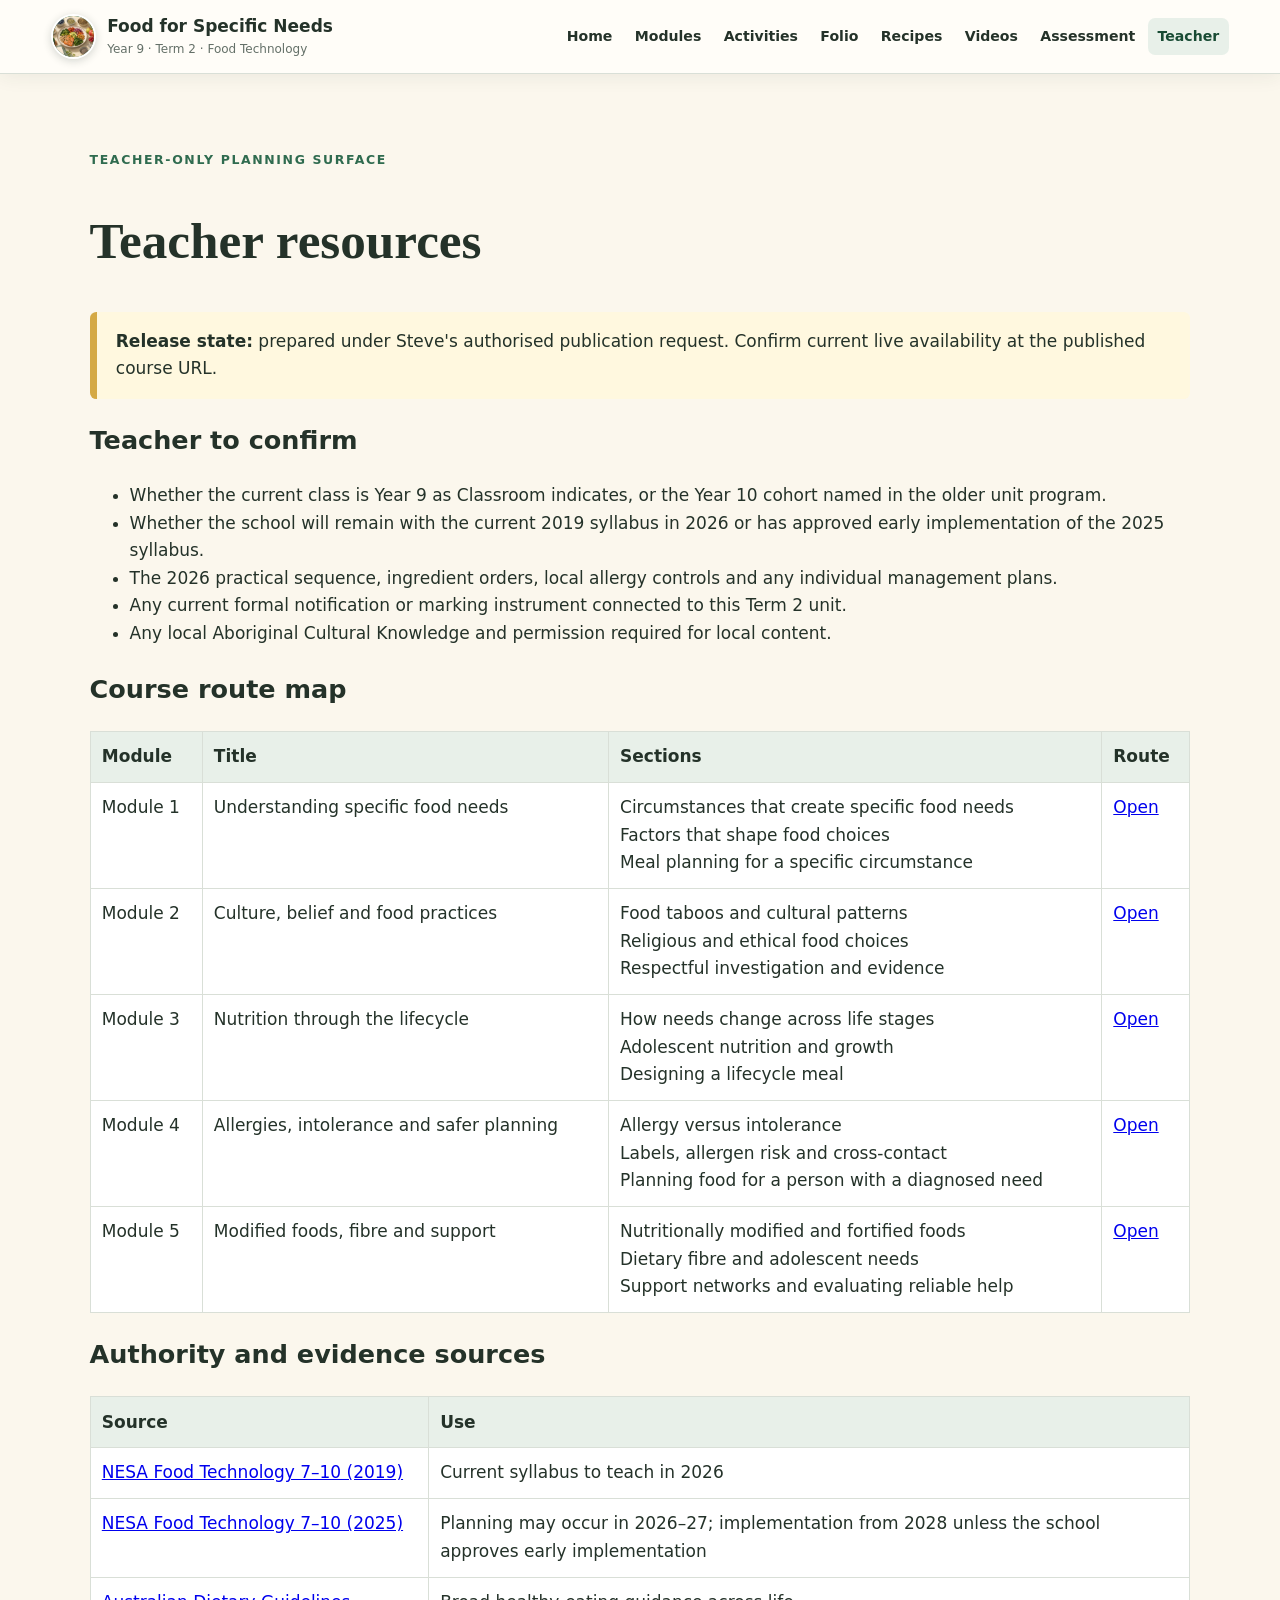
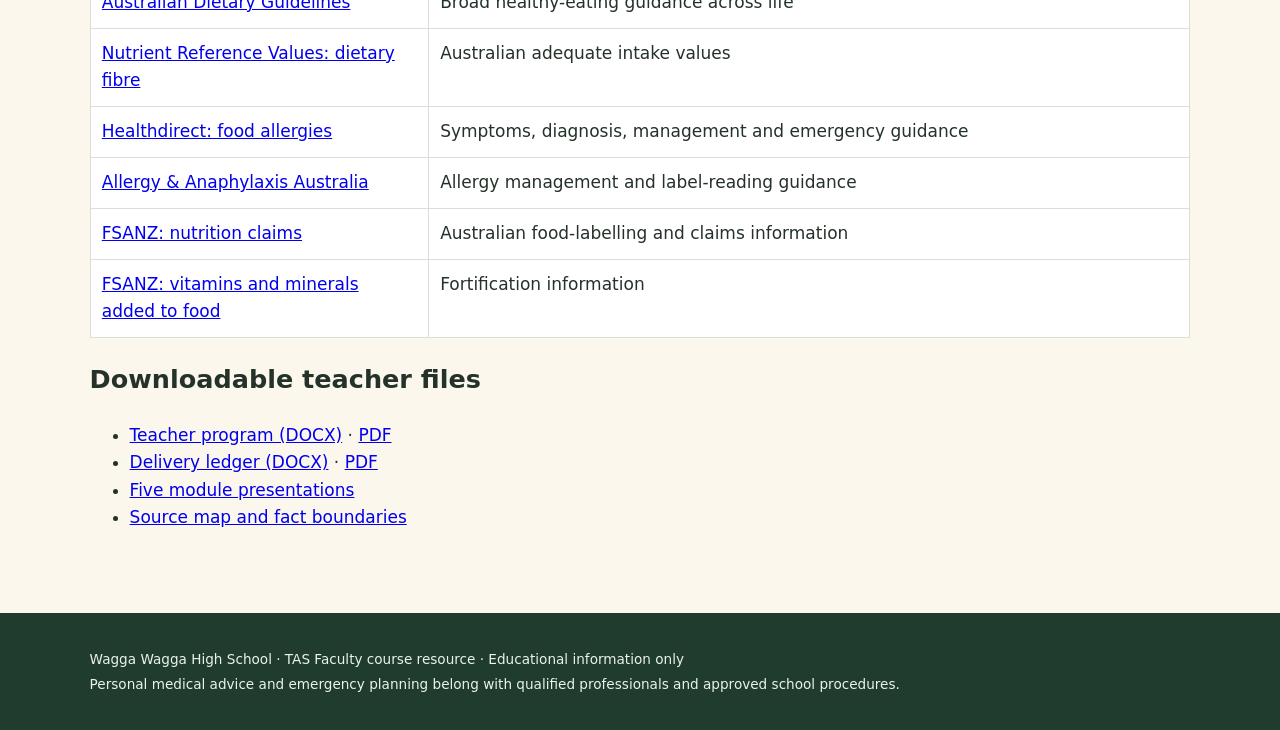
==== teacher-resources.html @ 396678c2 "Publish Food for Specific Needs course" ====
<!doctype html>
<html lang="en-AU"><head><meta charset="utf-8"><meta name="viewport" content="width=device-width,initial-scale=1">
<title>Teacher resources | Food for Specific Needs</title><link rel="stylesheet" href="assets/site.css?v=2"></head>
<body><a class="skip" href="#main">Skip to content</a>
<header class="site-header"><div class="brand"><span class="brand-mark"><img src="assets/food-for-specific-needs-identity-v1.png" alt=""></span><div><strong>Food for Specific Needs</strong><small>Year 9 · Term 2 · Food Technology</small></div></div>
<button class="nav-toggle" aria-expanded="false" aria-controls="site-nav">Menu</button><nav id="site-nav" aria-label="Course"><a href="index.html">Home</a><a href="index.html#modules">Modules</a><a href="activities.html">Activities</a><a href="folio.html">Folio</a><a href="recipes.html">Recipes</a><a href="videos.html">Videos</a><a href="assessment.html">Assessment</a><a href="teacher-resources.html" class="active">Teacher</a></nav></header>
<main id="main"><section class="page"><p class="eyebrow">Teacher-only planning surface</p><h1>Teacher resources</h1><div class="notice"><strong>Release state:</strong> prepared under Steve's authorised publication request. Confirm current live availability at the published course URL.</div><h2>Teacher to confirm</h2><ul><li>Whether the current class is Year 9 as Classroom indicates, or the Year 10 cohort named in the older unit program.</li><li>Whether the school will remain with the current 2019 syllabus in 2026 or has approved early implementation of the 2025 syllabus.</li><li>The 2026 practical sequence, ingredient orders, local allergy controls and any individual management plans.</li><li>Any current formal notification or marking instrument connected to this Term 2 unit.</li><li>Any local Aboriginal Cultural Knowledge and permission required for local content.</li></ul><h2>Course route map</h2><table class="source-table"><thead><tr><th>Module</th><th>Title</th><th>Sections</th><th>Route</th></tr></thead><tbody><tr><td>Module 1</td><td>Understanding specific food needs</td><td>Circumstances that create specific food needs<br>Factors that shape food choices<br>Meal planning for a specific circumstance</td><td><a href="module-1.html">Open</a></td></tr><tr><td>Module 2</td><td>Culture, belief and food practices</td><td>Food taboos and cultural patterns<br>Religious and ethical food choices<br>Respectful investigation and evidence</td><td><a href="module-2.html">Open</a></td></tr><tr><td>Module 3</td><td>Nutrition through the lifecycle</td><td>How needs change across life stages<br>Adolescent nutrition and growth<br>Designing a lifecycle meal</td><td><a href="module-3.html">Open</a></td></tr><tr><td>Module 4</td><td>Allergies, intolerance and safer planning</td><td>Allergy versus intolerance<br>Labels, allergen risk and cross-contact<br>Planning food for a person with a diagnosed need</td><td><a href="module-4.html">Open</a></td></tr><tr><td>Module 5</td><td>Modified foods, fibre and support</td><td>Nutritionally modified and fortified foods<br>Dietary fibre and adolescent needs<br>Support networks and evaluating reliable help</td><td><a href="module-5.html">Open</a></td></tr></tbody></table><h2>Authority and evidence sources</h2><table class="source-table"><thead><tr><th>Source</th><th>Use</th></tr></thead><tbody><tr><td><a href="https://curriculum.nsw.edu.au/learning-areas/tas">NESA Food Technology 7–10 (2019)</a></td><td>Current syllabus to teach in 2026</td></tr><tr><td><a href="https://curriculum.nsw.edu.au/learning-areas/tas/food-technology-7-10-2025/aim">NESA Food Technology 7–10 (2025)</a></td><td>Planning may occur in 2026–27; implementation from 2028 unless the school approves early implementation</td></tr><tr><td><a href="https://www.eatforhealth.gov.au/eating-well/healthy-eating-throughout-all-life">Australian Dietary Guidelines</a></td><td>Broad healthy-eating guidance across life</td></tr><tr><td><a href="https://www.eatforhealth.gov.au/nutrient-reference-values/nutrients/dietary-fibre">Nutrient Reference Values: dietary fibre</a></td><td>Australian adequate intake values</td></tr><tr><td><a href="https://www.healthdirect.gov.au/food-allergies">Healthdirect: food allergies</a></td><td>Symptoms, diagnosis, management and emergency guidance</td></tr><tr><td><a href="https://allergyfacts.org.au/food-allergy-management-and-treatment/">Allergy &amp; Anaphylaxis Australia</a></td><td>Allergy management and label-reading guidance</td></tr><tr><td><a href="https://www.foodstandards.gov.au/consumer/labelling/nutrition">FSANZ: nutrition claims</a></td><td>Australian food-labelling and claims information</td></tr><tr><td><a href="https://www.foodstandards.gov.au/consumer/food-fortification/vitamin-added">FSANZ: vitamins and minerals added to food</a></td><td>Fortification information</td></tr></tbody></table><h2>Downloadable teacher files</h2><ul><li><a href="resources/teacher/food-for-specific-needs-teacher-program.docx">Teacher program (DOCX)</a> · <a href="resources/teacher/food-for-specific-needs-teacher-program.pdf">PDF</a></li><li><a href="resources/teacher/food-for-specific-needs-delivery-ledger.docx">Delivery ledger (DOCX)</a> · <a href="resources/teacher/food-for-specific-needs-delivery-ledger.pdf">PDF</a></li><li><a href="resources/teacher/presentations/index.html">Five module presentations</a></li><li><a href="resources/teacher/source-map-v1.md">Source map and fact boundaries</a></li></ul></section></main>
<footer><p>Wagga Wagga High School · TAS Faculty course resource · Educational information only</p><p>Personal medical advice and emergency planning belong with qualified professionals and approved school procedures.</p></footer>
<script src="assets/site.js"></script></body></html>
---- assets/site.css ----
.card a.button{color:#fff}.card a.button.secondary{color:var(--green)}
@media print{.folio-stage,.folio-stage *{font-family:Arial,sans-serif!important}}
.brand-mark{display:block!important;overflow:hidden;border:2px solid #fff;box-shadow:0 2px 8px rgba(36,50,41,.2)}.brand-mark img{display:block;width:100%;height:100%;object-fit:cover}.hero-inner{position:relative;z-index:1;max-width:1180px;margin:0 auto;display:grid;grid-template-columns:minmax(0,1fr) minmax(320px,.82fr);align-items:center;gap:clamp(2rem,5vw,5rem)}.hero-media{margin:0;background:rgba(255,253,248,.88);padding:.7rem;border:1px solid rgba(47,107,79,.22);border-radius:1rem;box-shadow:0 20px 45px rgba(36,50,41,.18)}.hero-media img{display:block;width:100%;aspect-ratio:16/9;object-fit:cover;border-radius:.65rem}.hero-media figcaption{padding:.65rem .25rem 0;color:var(--muted);font-size:.82rem;line-height:1.35}@media(max-width:900px){.hero-inner{grid-template-columns:1fr}.hero-media{max-width:720px}}
.activity-box select,.activity-box input[type=text],.photo-control input[type=text]{width:100%;padding:.75rem;border:1px solid #aeb8af;border-radius:.45rem;font:inherit}.folio-orientation{display:grid;grid-template-columns:1fr 1fr;gap:1rem;background:#203c2e;color:white;padding:1.2rem;border-radius:.8rem}.folio-orientation h2{margin-top:0}.activity-tray{margin:1.2rem 0;padding:1rem;background:#eef4ed;border-radius:.8rem}.photo-control{margin-top:1rem;padding:1rem;background:#f7f8f5;border-radius:.6rem}.photo-control img{display:block;max-width:100%;max-height:34rem;margin:.8rem 0;border-radius:.5rem}.photo-control label:not(.button){display:block;margin:.6rem 0 .2rem;font-weight:700}@media(max-width:700px){.folio-orientation{grid-template-columns:1fr}}
:root{--ink:#243229;--green:#2f6b4f;--leaf:#5b8f67;--cream:#fbf7ed;--paper:#fffdf8;--gold:#d4a945;--berry:#924d5b;--line:#d9dfd7;--muted:#647068;--shadow:0 12px 30px rgba(36,50,41,.12)}
*{box-sizing:border-box}html{scroll-behavior:smooth}body{margin:0;background:var(--cream);color:var(--ink);font:17px/1.62 system-ui,-apple-system,"Segoe UI",sans-serif}.skip{position:absolute;left:-999px}.skip:focus{left:1rem;top:1rem;background:#fff;padding:.7rem;z-index:99}.site-header{position:sticky;top:0;z-index:20;display:flex;align-items:center;justify-content:space-between;gap:1rem;padding:.8rem clamp(1rem,4vw,4rem);background:rgba(255,253,248,.97);border-bottom:1px solid var(--line);box-shadow:0 3px 18px rgba(36,50,41,.07)}.brand{display:flex;align-items:center;gap:.7rem}.brand strong,.brand small{display:block}.brand small{color:var(--muted);font-size:.75rem}.brand-mark{display:grid;place-items:center;width:2.8rem;height:2.8rem;border-radius:50%;background:var(--green);color:white;font-weight:800;letter-spacing:.04em}.site-header nav{display:flex;gap:.2rem;flex-wrap:wrap;justify-content:flex-end}.site-header nav a{color:var(--ink);text-decoration:none;padding:.45rem .6rem;border-radius:.45rem;font-size:.88rem;font-weight:650}.site-header nav a:hover,.site-header nav a:focus,.site-header nav a.active{background:#e8f0e9;color:#184b34}.nav-toggle{display:none}main{min-height:70vh}.hero{padding:clamp(3.5rem,8vw,7rem) clamp(1.2rem,7vw,7rem);background:radial-gradient(circle at 88% 12%,#f4df9f 0 8%,transparent 8.5%),linear-gradient(135deg,#e6efe7,#fff9ea 60%,#f5e7e9);position:relative;overflow:hidden}.hero:after{content:"";position:absolute;width:18rem;height:18rem;border:3rem solid rgba(47,107,79,.09);border-radius:50%;right:-7rem;bottom:-8rem}.eyebrow{text-transform:uppercase;letter-spacing:.13em;color:var(--green);font-size:.78rem;font-weight:800}.hero h1{font-family:Georgia,serif;font-size:clamp(2.8rem,7vw,5.8rem);line-height:.95;max-width:11ch;margin:.25rem 0 1rem}.hero p{max-width:68ch;font-size:1.12rem}.actions{display:flex;gap:.7rem;flex-wrap:wrap;margin-top:1.4rem}.button{display:inline-block;background:var(--green);color:#fff;text-decoration:none;border:0;border-radius:.55rem;padding:.75rem 1rem;font-weight:750;cursor:pointer}.button.secondary{background:white;color:var(--green);border:1px solid var(--green)}.band,.page{padding:clamp(2rem,5vw,4rem) clamp(1.2rem,7vw,7rem)}.band h2,.page h1{font-family:Georgia,serif;font-size:clamp(2rem,4vw,3.2rem);line-height:1.1}.notice{border-left:.45rem solid var(--gold);background:#fff8df;padding:1rem 1.2rem;border-radius:.4rem;margin:1.2rem 0}.notice.risk{border-color:var(--berry);background:#faedef}.grid{display:grid;grid-template-columns:repeat(auto-fit,minmax(240px,1fr));gap:1.15rem}.card{background:var(--paper);border:1px solid var(--line);border-radius:.8rem;padding:1.25rem;box-shadow:var(--shadow)}.card h3{margin-top:.2rem}.card a{color:var(--green);font-weight:750}.module-card{display:flex;flex-direction:column}.module-card .number{color:var(--berry);font-weight:800}.module-card .button{margin-top:auto;align-self:flex-start}.progress{height:.45rem;background:#e4e8e4;border-radius:1rem;overflow:hidden}.progress span{display:block;height:100%;background:var(--green);width:0}.module-hero{background:var(--green);color:white;padding:clamp(2.5rem,6vw,5rem) clamp(1.2rem,7vw,7rem)}.module-hero h1{font-family:Georgia,serif;font-size:clamp(2.2rem,5vw,4.6rem);max-width:14ch;line-height:1;margin:.3rem 0}.module-shell{display:grid;grid-template-columns:minmax(0,1fr) 18rem;gap:2rem}.section-card{background:white;border:1px solid var(--line);border-radius:.8rem;padding:clamp(1rem,3vw,2rem);margin-bottom:1.3rem}.section-card h2{font-family:Georgia,serif;line-height:1.15}.section-tools{display:flex;gap:.55rem;flex-wrap:wrap;margin:1rem 0}.tool-link{display:inline-block;padding:.45rem .7rem;border:1px solid var(--green);color:var(--green);border-radius:.45rem;text-decoration:none;font-size:.92rem;font-weight:700}.check{margin-top:1.5rem;padding-top:1rem;border-top:1px solid var(--line)}.question{margin:1.1rem 0;padding:1rem;background:#f7f8f5;border-radius:.55rem}.question label{display:block;margin:.45rem 0}.feedback{margin:.5rem 0;font-weight:650}.written textarea,.folio-stage textarea,.activity-box textarea{width:100%;min-height:8rem;padding:.8rem;border:1px solid #aeb8af;border-radius:.45rem;font:inherit}.module-aside{position:sticky;top:6rem;align-self:start;background:#eef4ed;border-radius:.8rem;padding:1rem}.module-aside nav{display:block}.module-aside a{display:block;color:var(--ink);margin:.55rem 0}.visual{width:100%;height:auto;background:white;border:1px solid var(--line);border-radius:.6rem}.video-frame{aspect-ratio:16/9;width:100%;border:0;border-radius:.6rem;background:#111}.meta{color:var(--muted);font-size:.9rem}.recipe{margin-bottom:1rem}.recipe summary{cursor:pointer;font-weight:800;font-size:1.08rem}.source-table{width:100%;border-collapse:collapse;background:white}.source-table th,.source-table td{border:1px solid var(--line);padding:.7rem;text-align:left;vertical-align:top}.source-table th{background:#e8f0e9}.activity-box,.folio-stage{background:white;border:1px solid var(--line);border-radius:.7rem;padding:1.2rem;margin:1rem 0}.status{font-size:.86rem;color:var(--muted)}footer{background:#203c2e;color:#eaf2ec;padding:2rem clamp(1.2rem,7vw,7rem);font-size:.85rem}footer p{margin:.2rem 0}@media(max-width:900px){.nav-toggle{display:block;background:white;border:1px solid var(--green);padding:.5rem;border-radius:.4rem}.site-header nav{display:none;position:absolute;left:0;right:0;top:4.5rem;background:white;padding:1rem;box-shadow:var(--shadow)}.site-header nav.open{display:grid;grid-template-columns:1fr 1fr}.module-shell{grid-template-columns:1fr}.module-aside{position:static;order:-1}}@media print{.site-header,footer,.section-tools,.actions,.nav-toggle{display:none!important}body{background:white;font-size:12pt}.page,.band{padding:0}.card,.section-card,.activity-box,.folio-stage{box-shadow:none;break-inside:avoid}.module-shell{display:block}.module-aside{display:none}}
.module-start{display:grid;grid-template-columns:minmax(0,1fr) minmax(16rem,.55fr);gap:1rem;margin-bottom:1.4rem}.roadmap{display:flex;gap:.5rem;flex-wrap:wrap;margin:.8rem 0}.roadmap a{background:#e8f0e9;color:var(--green);padding:.4rem .65rem;border-radius:2rem;text-decoration:none;font-weight:700;font-size:.88rem}.theory-block{padding:.2rem 0 .55rem}.theory-block h3{margin-bottom:.2rem;color:#265c45}.inline-visual{margin:1rem 0;background:#f4f7f2;border:1px solid var(--line);border-radius:.7rem;padding:.7rem}.inline-visual img{display:block;width:100%;height:auto;border-radius:.45rem}.inline-visual figcaption{font-size:.9rem;color:var(--muted);margin-top:.55rem}.media-panel{background:#edf3ec;border-radius:.7rem;padding:1rem;margin:1.1rem 0}.video-placeholder{aspect-ratio:16/9;display:grid;place-items:center;text-align:center;background:linear-gradient(135deg,#173326,#315b45);color:white;border-radius:.6rem;padding:1rem}.watch-for{border-left:.35rem solid var(--gold);padding:.65rem .8rem;background:#fff8df;margin:.75rem 0}.response-help{background:#f4f0fa;border-left:.35rem solid #72528d;padding:.75rem 1rem;margin:.7rem 0}.completion-card{background:#203c2e;color:white;border-radius:.8rem;padding:1.2rem;margin:1.4rem 0}.completion-card .progress{background:#536b5d}.completion-card a{color:#fff}.module-meter{font-weight:800;margin:.65rem 0}.question.correct{background:#e7f4e8;border-left:.35rem solid var(--green)}.question.incorrect{background:#faedef;border-left:.35rem solid var(--berry)}.module-nav{display:flex;justify-content:space-between;gap:.8rem;flex-wrap:wrap;margin-top:1.5rem}.presentation-card{border-top:.35rem solid var(--gold)}.resume-strip{display:none;background:#203c2e;color:white;padding:1rem 1.2rem;border-radius:.7rem;margin:1rem 0}.resume-strip.show{display:block}.resume-strip a{color:white;font-weight:800}.progress-summary{font-size:.9rem;color:var(--muted)}@media(max-width:900px){.module-start{grid-template-columns:1fr}}@media(max-width:520px){body{font-size:16px}.site-header{padding:.65rem .75rem}.brand small{display:none}.brand-mark{width:2.35rem;height:2.35rem}.page,.band{padding-left:1rem;padding-right:1rem}.section-card{padding:1rem}.site-header nav.open{grid-template-columns:1fr 1fr;top:3.75rem}.button{width:100%;text-align:center}.section-tools .tool-link{width:100%;text-align:center}.question{padding:.85rem}.module-hero h1{font-size:2.35rem}.module-nav{display:grid}.module-nav a{width:100%}}
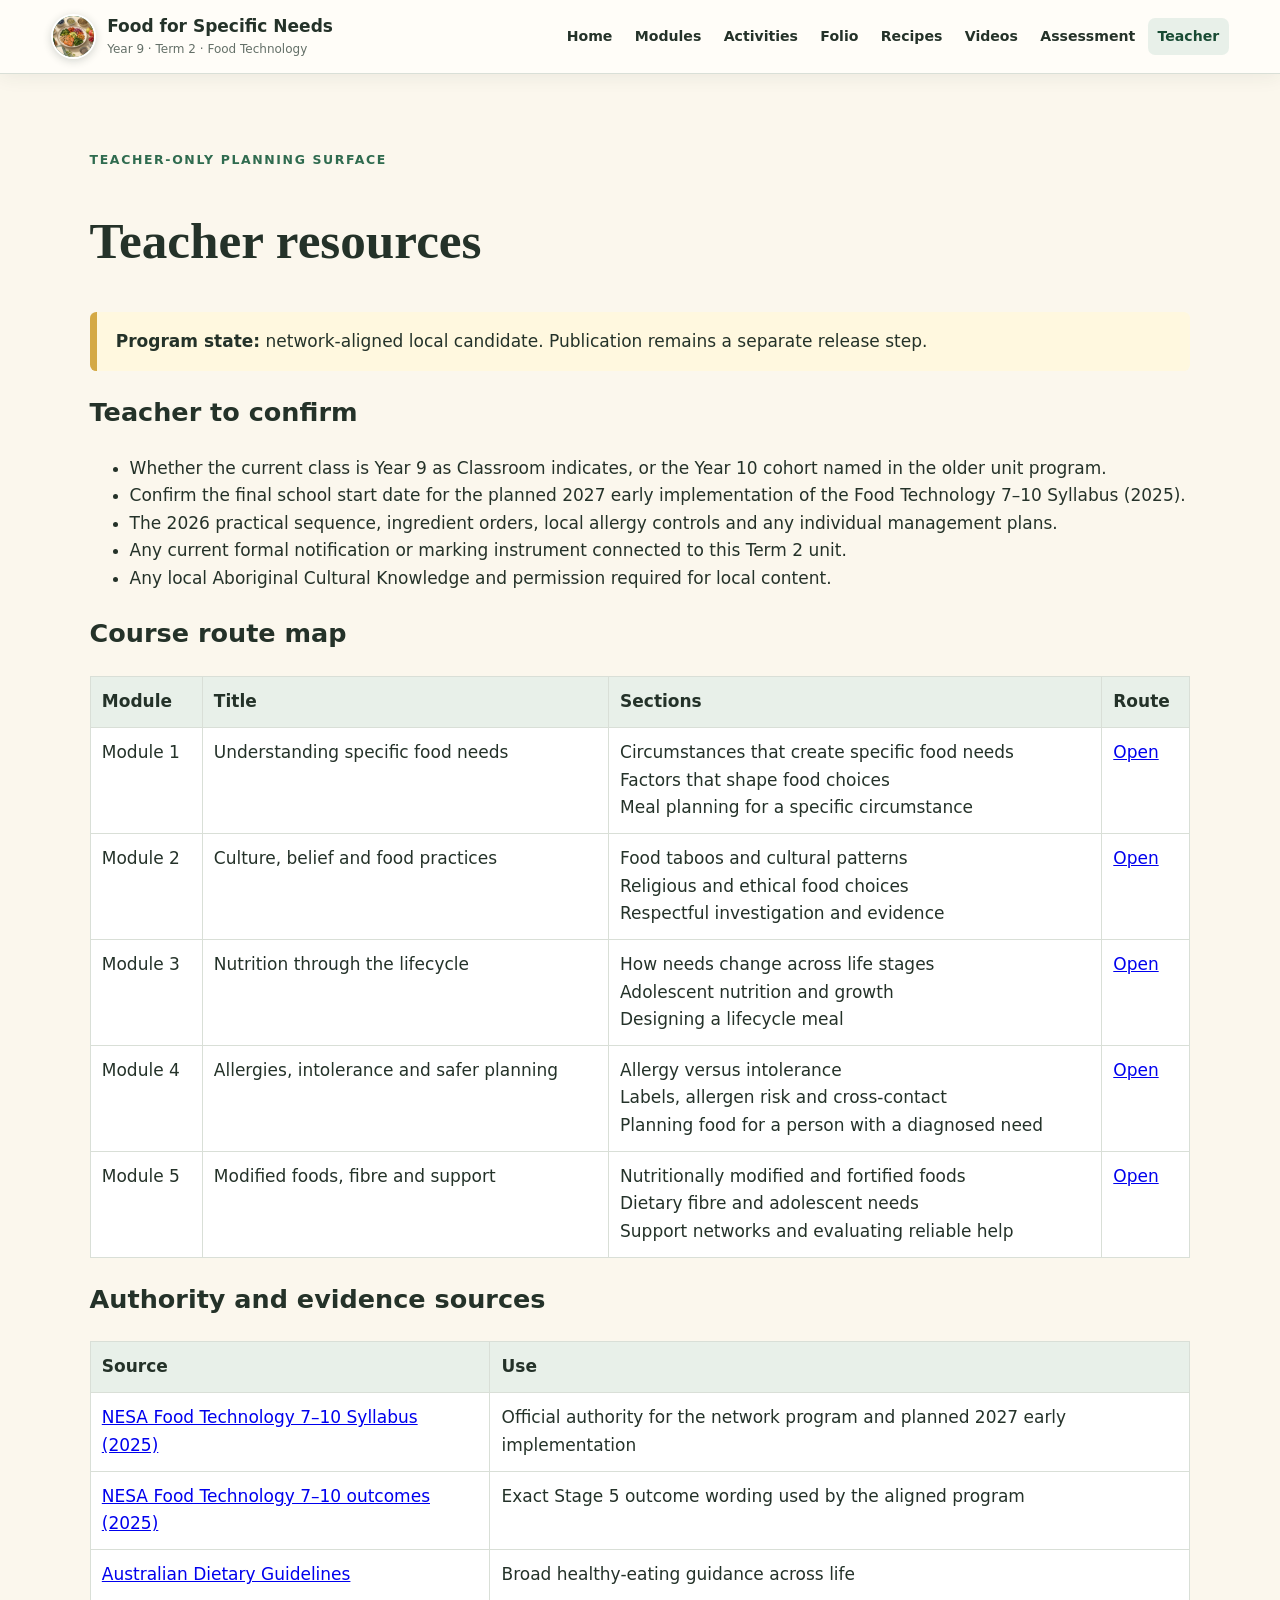
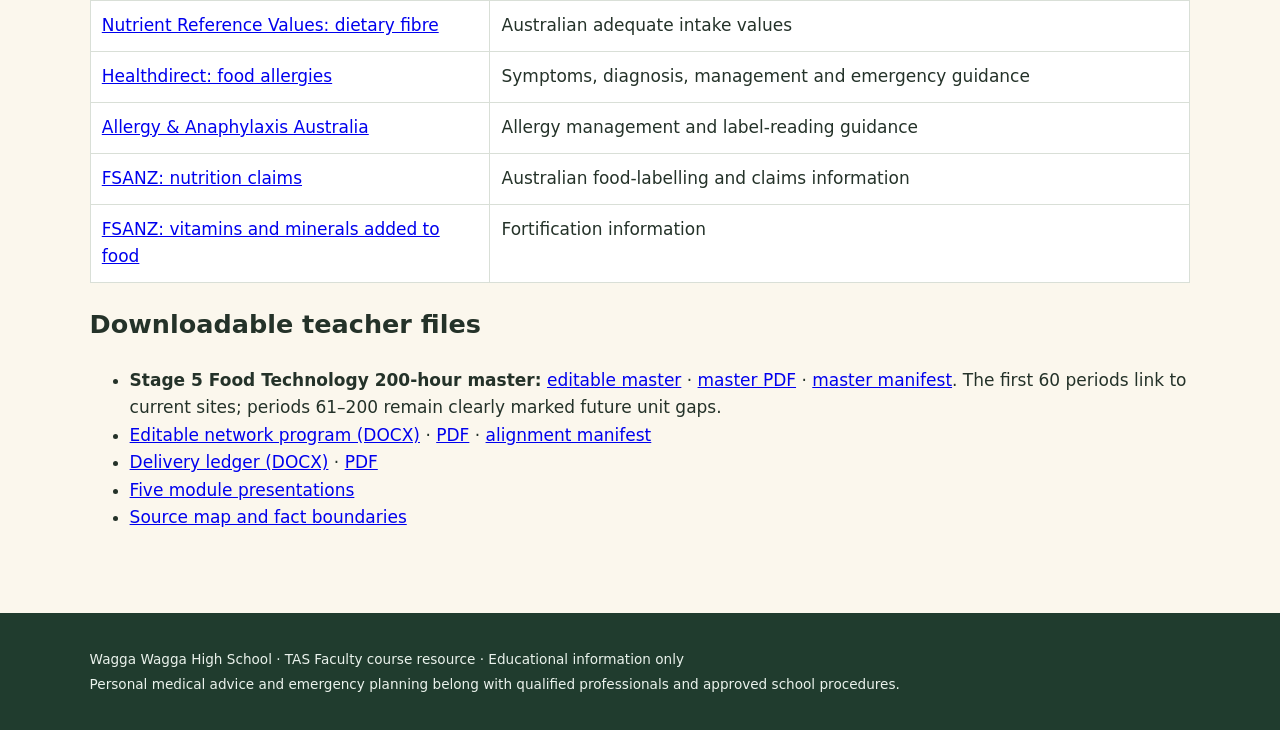
==== commit c8cec89e: "Align Food for Specific Needs program resources" ====
--- a/teacher-resources.html
+++ b/teacher-resources.html
@@ -4,6 +4,6 @@
 <body><a class="skip" href="#main">Skip to content</a>
 <header class="site-header"><div class="brand"><span class="brand-mark"><img src="assets/food-for-specific-needs-identity-v1.png" alt=""></span><div><strong>Food for Specific Needs</strong><small>Year 9 · Term 2 · Food Technology</small></div></div>
 <button class="nav-toggle" aria-expanded="false" aria-controls="site-nav">Menu</button><nav id="site-nav" aria-label="Course"><a href="index.html">Home</a><a href="index.html#modules">Modules</a><a href="activities.html">Activities</a><a href="folio.html">Folio</a><a href="recipes.html">Recipes</a><a href="videos.html">Videos</a><a href="assessment.html">Assessment</a><a href="teacher-resources.html" class="active">Teacher</a></nav></header>
-<main id="main"><section class="page"><p class="eyebrow">Teacher-only planning surface</p><h1>Teacher resources</h1><div class="notice"><strong>Release state:</strong> prepared under Steve's authorised publication request. Confirm current live availability at the published course URL.</div><h2>Teacher to confirm</h2><ul><li>Whether the current class is Year 9 as Classroom indicates, or the Year 10 cohort named in the older unit program.</li><li>Whether the school will remain with the current 2019 syllabus in 2026 or has approved early implementation of the 2025 syllabus.</li><li>The 2026 practical sequence, ingredient orders, local allergy controls and any individual management plans.</li><li>Any current formal notification or marking instrument connected to this Term 2 unit.</li><li>Any local Aboriginal Cultural Knowledge and permission required for local content.</li></ul><h2>Course route map</h2><table class="source-table"><thead><tr><th>Module</th><th>Title</th><th>Sections</th><th>Route</th></tr></thead><tbody><tr><td>Module 1</td><td>Understanding specific food needs</td><td>Circumstances that create specific food needs<br>Factors that shape food choices<br>Meal planning for a specific circumstance</td><td><a href="module-1.html">Open</a></td></tr><tr><td>Module 2</td><td>Culture, belief and food practices</td><td>Food taboos and cultural patterns<br>Religious and ethical food choices<br>Respectful investigation and evidence</td><td><a href="module-2.html">Open</a></td></tr><tr><td>Module 3</td><td>Nutrition through the lifecycle</td><td>How needs change across life stages<br>Adolescent nutrition and growth<br>Designing a lifecycle meal</td><td><a href="module-3.html">Open</a></td></tr><tr><td>Module 4</td><td>Allergies, intolerance and safer planning</td><td>Allergy versus intolerance<br>Labels, allergen risk and cross-contact<br>Planning food for a person with a diagnosed need</td><td><a href="module-4.html">Open</a></td></tr><tr><td>Module 5</td><td>Modified foods, fibre and support</td><td>Nutritionally modified and fortified foods<br>Dietary fibre and adolescent needs<br>Support networks and evaluating reliable help</td><td><a href="module-5.html">Open</a></td></tr></tbody></table><h2>Authority and evidence sources</h2><table class="source-table"><thead><tr><th>Source</th><th>Use</th></tr></thead><tbody><tr><td><a href="https://curriculum.nsw.edu.au/learning-areas/tas">NESA Food Technology 7–10 (2019)</a></td><td>Current syllabus to teach in 2026</td></tr><tr><td><a href="https://curriculum.nsw.edu.au/learning-areas/tas/food-technology-7-10-2025/aim">NESA Food Technology 7–10 (2025)</a></td><td>Planning may occur in 2026–27; implementation from 2028 unless the school approves early implementation</td></tr><tr><td><a href="https://www.eatforhealth.gov.au/eating-well/healthy-eating-throughout-all-life">Australian Dietary Guidelines</a></td><td>Broad healthy-eating guidance across life</td></tr><tr><td><a href="https://www.eatforhealth.gov.au/nutrient-reference-values/nutrients/dietary-fibre">Nutrient Reference Values: dietary fibre</a></td><td>Australian adequate intake values</td></tr><tr><td><a href="https://www.healthdirect.gov.au/food-allergies">Healthdirect: food allergies</a></td><td>Symptoms, diagnosis, management and emergency guidance</td></tr><tr><td><a href="https://allergyfacts.org.au/food-allergy-management-and-treatment/">Allergy &amp; Anaphylaxis Australia</a></td><td>Allergy management and label-reading guidance</td></tr><tr><td><a href="https://www.foodstandards.gov.au/consumer/labelling/nutrition">FSANZ: nutrition claims</a></td><td>Australian food-labelling and claims information</td></tr><tr><td><a href="https://www.foodstandards.gov.au/consumer/food-fortification/vitamin-added">FSANZ: vitamins and minerals added to food</a></td><td>Fortification information</td></tr></tbody></table><h2>Downloadable teacher files</h2><ul><li><a href="resources/teacher/food-for-specific-needs-teacher-program.docx">Teacher program (DOCX)</a> · <a href="resources/teacher/food-for-specific-needs-teacher-program.pdf">PDF</a></li><li><a href="resources/teacher/food-for-specific-needs-delivery-ledger.docx">Delivery ledger (DOCX)</a> · <a href="resources/teacher/food-for-specific-needs-delivery-ledger.pdf">PDF</a></li><li><a href="resources/teacher/presentations/index.html">Five module presentations</a></li><li><a href="resources/teacher/source-map-v1.md">Source map and fact boundaries</a></li></ul></section></main>
+<main id="main"><section class="page"><p class="eyebrow">Teacher-only planning surface</p><h1>Teacher resources</h1><div class="notice"><strong>Program state:</strong> network-aligned local candidate. Publication remains a separate release step.</div><h2>Teacher to confirm</h2><ul><li>Whether the current class is Year 9 as Classroom indicates, or the Year 10 cohort named in the older unit program.</li><li>Confirm the final school start date for the planned 2027 early implementation of the Food Technology 7–10 Syllabus (2025).</li><li>The 2026 practical sequence, ingredient orders, local allergy controls and any individual management plans.</li><li>Any current formal notification or marking instrument connected to this Term 2 unit.</li><li>Any local Aboriginal Cultural Knowledge and permission required for local content.</li></ul><h2>Course route map</h2><table class="source-table"><thead><tr><th>Module</th><th>Title</th><th>Sections</th><th>Route</th></tr></thead><tbody><tr><td>Module 1</td><td>Understanding specific food needs</td><td>Circumstances that create specific food needs<br>Factors that shape food choices<br>Meal planning for a specific circumstance</td><td><a href="module-1.html">Open</a></td></tr><tr><td>Module 2</td><td>Culture, belief and food practices</td><td>Food taboos and cultural patterns<br>Religious and ethical food choices<br>Respectful investigation and evidence</td><td><a href="module-2.html">Open</a></td></tr><tr><td>Module 3</td><td>Nutrition through the lifecycle</td><td>How needs change across life stages<br>Adolescent nutrition and growth<br>Designing a lifecycle meal</td><td><a href="module-3.html">Open</a></td></tr><tr><td>Module 4</td><td>Allergies, intolerance and safer planning</td><td>Allergy versus intolerance<br>Labels, allergen risk and cross-contact<br>Planning food for a person with a diagnosed need</td><td><a href="module-4.html">Open</a></td></tr><tr><td>Module 5</td><td>Modified foods, fibre and support</td><td>Nutritionally modified and fortified foods<br>Dietary fibre and adolescent needs<br>Support networks and evaluating reliable help</td><td><a href="module-5.html">Open</a></td></tr></tbody></table><h2>Authority and evidence sources</h2><table class="source-table"><thead><tr><th>Source</th><th>Use</th></tr></thead><tbody><tr><td><a href="https://curriculum.nsw.edu.au/learning-areas/tas/food-technology-7-10-2025/overview/course">NESA Food Technology 7–10 Syllabus (2025)</a></td><td>Official authority for the network program and planned 2027 early implementation</td></tr><tr><td><a href="https://curriculum.nsw.edu.au/learning-areas/tas/food-technology-7-10-2025/outcomes">NESA Food Technology 7–10 outcomes (2025)</a></td><td>Exact Stage 5 outcome wording used by the aligned program</td></tr><tr><td><a href="https://www.eatforhealth.gov.au/eating-well/healthy-eating-throughout-all-life">Australian Dietary Guidelines</a></td><td>Broad healthy-eating guidance across life</td></tr><tr><td><a href="https://www.eatforhealth.gov.au/nutrient-reference-values/nutrients/dietary-fibre">Nutrient Reference Values: dietary fibre</a></td><td>Australian adequate intake values</td></tr><tr><td><a href="https://www.healthdirect.gov.au/food-allergies">Healthdirect: food allergies</a></td><td>Symptoms, diagnosis, management and emergency guidance</td></tr><tr><td><a href="https://allergyfacts.org.au/food-allergy-management-and-treatment/">Allergy &amp; Anaphylaxis Australia</a></td><td>Allergy management and label-reading guidance</td></tr><tr><td><a href="https://www.foodstandards.gov.au/consumer/labelling/nutrition">FSANZ: nutrition claims</a></td><td>Australian food-labelling and claims information</td></tr><tr><td><a href="https://www.foodstandards.gov.au/consumer/food-fortification/vitamin-added">FSANZ: vitamins and minerals added to food</a></td><td>Fortification information</td></tr></tbody></table><h2>Downloadable teacher files</h2><ul><li><strong>Stage 5 Food Technology 200-hour master:</strong> <a href="resources/teacher/food-technology-family/Stage-5-Food-200-Hour-Master-Teaching-Program-v2.0-Network-Benchmark.docx">editable master</a> · <a href="resources/teacher/food-technology-family/Stage-5-Food-200-Hour-Master-Teaching-Program-v2.0-Network-Benchmark.pdf">master PDF</a> · <a href="resources/teacher/food-technology-family/Stage-5-Food-200-Hour-Master-Alignment-Manifest-v2.0.json">master manifest</a>. The first 60 periods link to current sites; periods 61–200 remain clearly marked future unit gaps.</li><li><a href="resources/teacher/Food-for-Specific-Needs-20-Period-Teaching-Program-v2.0-Network-Benchmark.docx">Editable network program (DOCX)</a> · <a href="resources/teacher/Food-for-Specific-Needs-20-Period-Teaching-Program-v2.0-Network-Benchmark.pdf">PDF</a> · <a href="resources/teacher/Food-for-Specific-Needs-20-Period-Alignment-Manifest-v2.0.json">alignment manifest</a></li><li><a href="resources/teacher/food-for-specific-needs-delivery-ledger.docx">Delivery ledger (DOCX)</a> · <a href="resources/teacher/food-for-specific-needs-delivery-ledger.pdf">PDF</a></li><li><a href="resources/teacher/presentations/index.html">Five module presentations</a></li><li><a href="resources/teacher/source-map-v1.md">Source map and fact boundaries</a></li></ul></section></main>
 <footer><p>Wagga Wagga High School · TAS Faculty course resource · Educational information only</p><p>Personal medical advice and emergency planning belong with qualified professionals and approved school procedures.</p></footer>
 <script src="assets/site.js"></script></body></html>
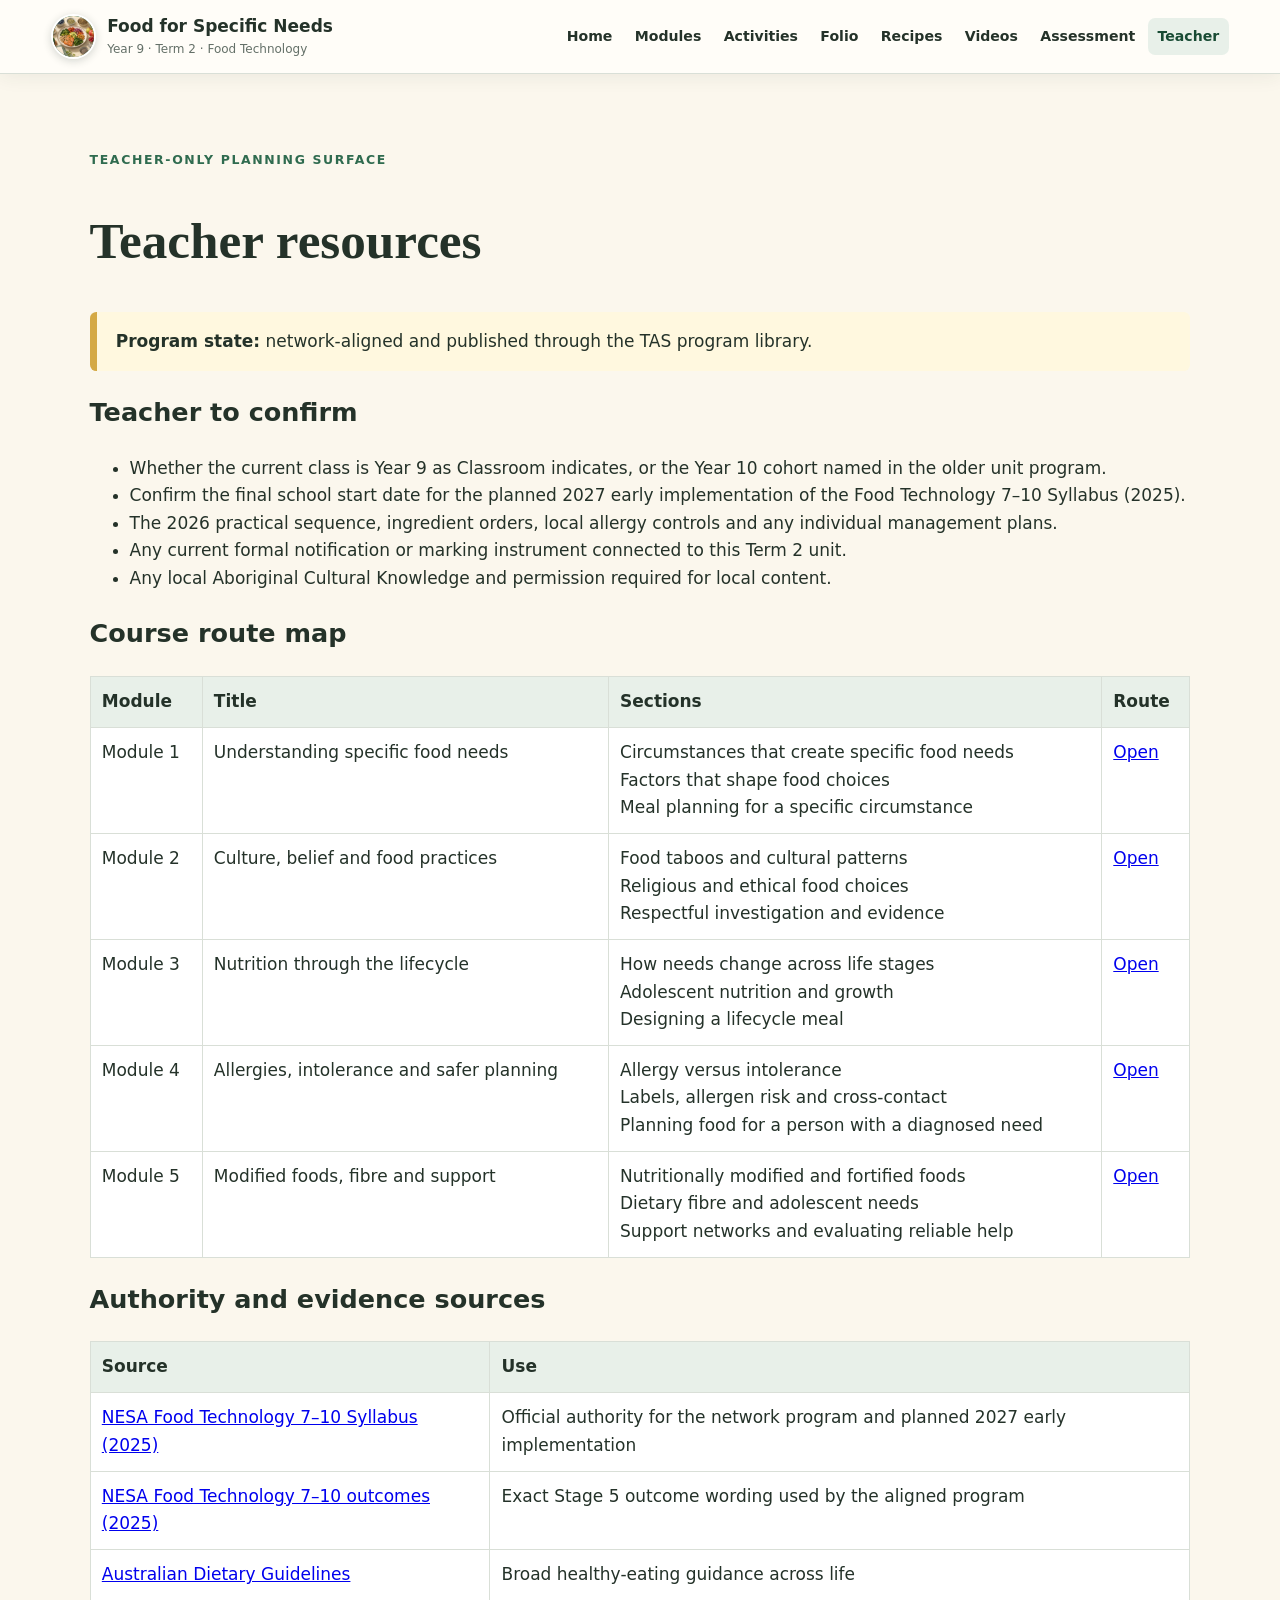
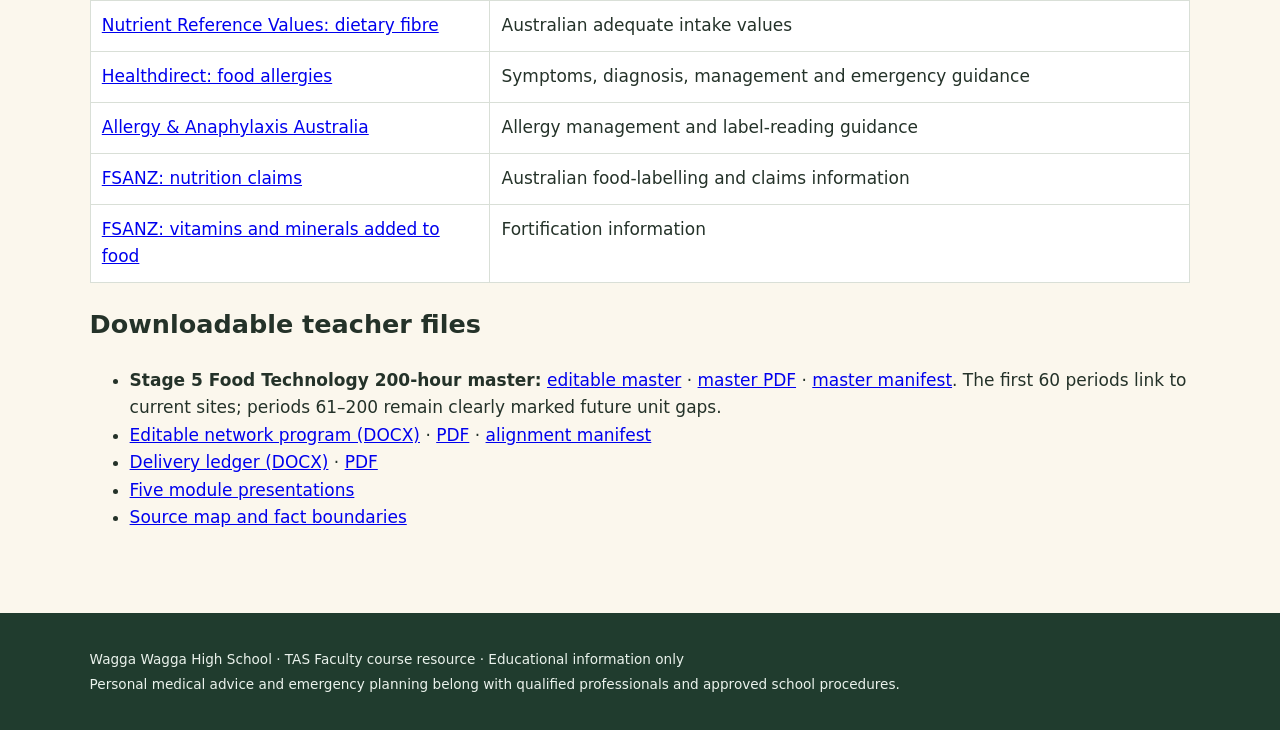
==== commit 50c31783: "Update published program status" ====
--- a/teacher-resources.html
+++ b/teacher-resources.html
@@ -4,6 +4,6 @@
 <body><a class="skip" href="#main">Skip to content</a>
 <header class="site-header"><div class="brand"><span class="brand-mark"><img src="assets/food-for-specific-needs-identity-v1.png" alt=""></span><div><strong>Food for Specific Needs</strong><small>Year 9 · Term 2 · Food Technology</small></div></div>
 <button class="nav-toggle" aria-expanded="false" aria-controls="site-nav">Menu</button><nav id="site-nav" aria-label="Course"><a href="index.html">Home</a><a href="index.html#modules">Modules</a><a href="activities.html">Activities</a><a href="folio.html">Folio</a><a href="recipes.html">Recipes</a><a href="videos.html">Videos</a><a href="assessment.html">Assessment</a><a href="teacher-resources.html" class="active">Teacher</a></nav></header>
-<main id="main"><section class="page"><p class="eyebrow">Teacher-only planning surface</p><h1>Teacher resources</h1><div class="notice"><strong>Program state:</strong> network-aligned local candidate. Publication remains a separate release step.</div><h2>Teacher to confirm</h2><ul><li>Whether the current class is Year 9 as Classroom indicates, or the Year 10 cohort named in the older unit program.</li><li>Confirm the final school start date for the planned 2027 early implementation of the Food Technology 7–10 Syllabus (2025).</li><li>The 2026 practical sequence, ingredient orders, local allergy controls and any individual management plans.</li><li>Any current formal notification or marking instrument connected to this Term 2 unit.</li><li>Any local Aboriginal Cultural Knowledge and permission required for local content.</li></ul><h2>Course route map</h2><table class="source-table"><thead><tr><th>Module</th><th>Title</th><th>Sections</th><th>Route</th></tr></thead><tbody><tr><td>Module 1</td><td>Understanding specific food needs</td><td>Circumstances that create specific food needs<br>Factors that shape food choices<br>Meal planning for a specific circumstance</td><td><a href="module-1.html">Open</a></td></tr><tr><td>Module 2</td><td>Culture, belief and food practices</td><td>Food taboos and cultural patterns<br>Religious and ethical food choices<br>Respectful investigation and evidence</td><td><a href="module-2.html">Open</a></td></tr><tr><td>Module 3</td><td>Nutrition through the lifecycle</td><td>How needs change across life stages<br>Adolescent nutrition and growth<br>Designing a lifecycle meal</td><td><a href="module-3.html">Open</a></td></tr><tr><td>Module 4</td><td>Allergies, intolerance and safer planning</td><td>Allergy versus intolerance<br>Labels, allergen risk and cross-contact<br>Planning food for a person with a diagnosed need</td><td><a href="module-4.html">Open</a></td></tr><tr><td>Module 5</td><td>Modified foods, fibre and support</td><td>Nutritionally modified and fortified foods<br>Dietary fibre and adolescent needs<br>Support networks and evaluating reliable help</td><td><a href="module-5.html">Open</a></td></tr></tbody></table><h2>Authority and evidence sources</h2><table class="source-table"><thead><tr><th>Source</th><th>Use</th></tr></thead><tbody><tr><td><a href="https://curriculum.nsw.edu.au/learning-areas/tas/food-technology-7-10-2025/overview/course">NESA Food Technology 7–10 Syllabus (2025)</a></td><td>Official authority for the network program and planned 2027 early implementation</td></tr><tr><td><a href="https://curriculum.nsw.edu.au/learning-areas/tas/food-technology-7-10-2025/outcomes">NESA Food Technology 7–10 outcomes (2025)</a></td><td>Exact Stage 5 outcome wording used by the aligned program</td></tr><tr><td><a href="https://www.eatforhealth.gov.au/eating-well/healthy-eating-throughout-all-life">Australian Dietary Guidelines</a></td><td>Broad healthy-eating guidance across life</td></tr><tr><td><a href="https://www.eatforhealth.gov.au/nutrient-reference-values/nutrients/dietary-fibre">Nutrient Reference Values: dietary fibre</a></td><td>Australian adequate intake values</td></tr><tr><td><a href="https://www.healthdirect.gov.au/food-allergies">Healthdirect: food allergies</a></td><td>Symptoms, diagnosis, management and emergency guidance</td></tr><tr><td><a href="https://allergyfacts.org.au/food-allergy-management-and-treatment/">Allergy &amp; Anaphylaxis Australia</a></td><td>Allergy management and label-reading guidance</td></tr><tr><td><a href="https://www.foodstandards.gov.au/consumer/labelling/nutrition">FSANZ: nutrition claims</a></td><td>Australian food-labelling and claims information</td></tr><tr><td><a href="https://www.foodstandards.gov.au/consumer/food-fortification/vitamin-added">FSANZ: vitamins and minerals added to food</a></td><td>Fortification information</td></tr></tbody></table><h2>Downloadable teacher files</h2><ul><li><strong>Stage 5 Food Technology 200-hour master:</strong> <a href="resources/teacher/food-technology-family/Stage-5-Food-200-Hour-Master-Teaching-Program-v2.0-Network-Benchmark.docx">editable master</a> · <a href="resources/teacher/food-technology-family/Stage-5-Food-200-Hour-Master-Teaching-Program-v2.0-Network-Benchmark.pdf">master PDF</a> · <a href="resources/teacher/food-technology-family/Stage-5-Food-200-Hour-Master-Alignment-Manifest-v2.0.json">master manifest</a>. The first 60 periods link to current sites; periods 61–200 remain clearly marked future unit gaps.</li><li><a href="resources/teacher/Food-for-Specific-Needs-20-Period-Teaching-Program-v2.0-Network-Benchmark.docx">Editable network program (DOCX)</a> · <a href="resources/teacher/Food-for-Specific-Needs-20-Period-Teaching-Program-v2.0-Network-Benchmark.pdf">PDF</a> · <a href="resources/teacher/Food-for-Specific-Needs-20-Period-Alignment-Manifest-v2.0.json">alignment manifest</a></li><li><a href="resources/teacher/food-for-specific-needs-delivery-ledger.docx">Delivery ledger (DOCX)</a> · <a href="resources/teacher/food-for-specific-needs-delivery-ledger.pdf">PDF</a></li><li><a href="resources/teacher/presentations/index.html">Five module presentations</a></li><li><a href="resources/teacher/source-map-v1.md">Source map and fact boundaries</a></li></ul></section></main>
+<main id="main"><section class="page"><p class="eyebrow">Teacher-only planning surface</p><h1>Teacher resources</h1><div class="notice"><strong>Program state:</strong> network-aligned and published through the TAS program library.</div><h2>Teacher to confirm</h2><ul><li>Whether the current class is Year 9 as Classroom indicates, or the Year 10 cohort named in the older unit program.</li><li>Confirm the final school start date for the planned 2027 early implementation of the Food Technology 7–10 Syllabus (2025).</li><li>The 2026 practical sequence, ingredient orders, local allergy controls and any individual management plans.</li><li>Any current formal notification or marking instrument connected to this Term 2 unit.</li><li>Any local Aboriginal Cultural Knowledge and permission required for local content.</li></ul><h2>Course route map</h2><table class="source-table"><thead><tr><th>Module</th><th>Title</th><th>Sections</th><th>Route</th></tr></thead><tbody><tr><td>Module 1</td><td>Understanding specific food needs</td><td>Circumstances that create specific food needs<br>Factors that shape food choices<br>Meal planning for a specific circumstance</td><td><a href="module-1.html">Open</a></td></tr><tr><td>Module 2</td><td>Culture, belief and food practices</td><td>Food taboos and cultural patterns<br>Religious and ethical food choices<br>Respectful investigation and evidence</td><td><a href="module-2.html">Open</a></td></tr><tr><td>Module 3</td><td>Nutrition through the lifecycle</td><td>How needs change across life stages<br>Adolescent nutrition and growth<br>Designing a lifecycle meal</td><td><a href="module-3.html">Open</a></td></tr><tr><td>Module 4</td><td>Allergies, intolerance and safer planning</td><td>Allergy versus intolerance<br>Labels, allergen risk and cross-contact<br>Planning food for a person with a diagnosed need</td><td><a href="module-4.html">Open</a></td></tr><tr><td>Module 5</td><td>Modified foods, fibre and support</td><td>Nutritionally modified and fortified foods<br>Dietary fibre and adolescent needs<br>Support networks and evaluating reliable help</td><td><a href="module-5.html">Open</a></td></tr></tbody></table><h2>Authority and evidence sources</h2><table class="source-table"><thead><tr><th>Source</th><th>Use</th></tr></thead><tbody><tr><td><a href="https://curriculum.nsw.edu.au/learning-areas/tas/food-technology-7-10-2025/overview/course">NESA Food Technology 7–10 Syllabus (2025)</a></td><td>Official authority for the network program and planned 2027 early implementation</td></tr><tr><td><a href="https://curriculum.nsw.edu.au/learning-areas/tas/food-technology-7-10-2025/outcomes">NESA Food Technology 7–10 outcomes (2025)</a></td><td>Exact Stage 5 outcome wording used by the aligned program</td></tr><tr><td><a href="https://www.eatforhealth.gov.au/eating-well/healthy-eating-throughout-all-life">Australian Dietary Guidelines</a></td><td>Broad healthy-eating guidance across life</td></tr><tr><td><a href="https://www.eatforhealth.gov.au/nutrient-reference-values/nutrients/dietary-fibre">Nutrient Reference Values: dietary fibre</a></td><td>Australian adequate intake values</td></tr><tr><td><a href="https://www.healthdirect.gov.au/food-allergies">Healthdirect: food allergies</a></td><td>Symptoms, diagnosis, management and emergency guidance</td></tr><tr><td><a href="https://allergyfacts.org.au/food-allergy-management-and-treatment/">Allergy &amp; Anaphylaxis Australia</a></td><td>Allergy management and label-reading guidance</td></tr><tr><td><a href="https://www.foodstandards.gov.au/consumer/labelling/nutrition">FSANZ: nutrition claims</a></td><td>Australian food-labelling and claims information</td></tr><tr><td><a href="https://www.foodstandards.gov.au/consumer/food-fortification/vitamin-added">FSANZ: vitamins and minerals added to food</a></td><td>Fortification information</td></tr></tbody></table><h2>Downloadable teacher files</h2><ul><li><strong>Stage 5 Food Technology 200-hour master:</strong> <a href="resources/teacher/food-technology-family/Stage-5-Food-200-Hour-Master-Teaching-Program-v2.0-Network-Benchmark.docx">editable master</a> · <a href="resources/teacher/food-technology-family/Stage-5-Food-200-Hour-Master-Teaching-Program-v2.0-Network-Benchmark.pdf">master PDF</a> · <a href="resources/teacher/food-technology-family/Stage-5-Food-200-Hour-Master-Alignment-Manifest-v2.0.json">master manifest</a>. The first 60 periods link to current sites; periods 61–200 remain clearly marked future unit gaps.</li><li><a href="resources/teacher/Food-for-Specific-Needs-20-Period-Teaching-Program-v2.0-Network-Benchmark.docx">Editable network program (DOCX)</a> · <a href="resources/teacher/Food-for-Specific-Needs-20-Period-Teaching-Program-v2.0-Network-Benchmark.pdf">PDF</a> · <a href="resources/teacher/Food-for-Specific-Needs-20-Period-Alignment-Manifest-v2.0.json">alignment manifest</a></li><li><a href="resources/teacher/food-for-specific-needs-delivery-ledger.docx">Delivery ledger (DOCX)</a> · <a href="resources/teacher/food-for-specific-needs-delivery-ledger.pdf">PDF</a></li><li><a href="resources/teacher/presentations/index.html">Five module presentations</a></li><li><a href="resources/teacher/source-map-v1.md">Source map and fact boundaries</a></li></ul></section></main>
 <footer><p>Wagga Wagga High School · TAS Faculty course resource · Educational information only</p><p>Personal medical advice and emergency planning belong with qualified professionals and approved school procedures.</p></footer>
-<script src="assets/site.js"></script></body></html>+<script src="assets/site.js"></script></body></html>
